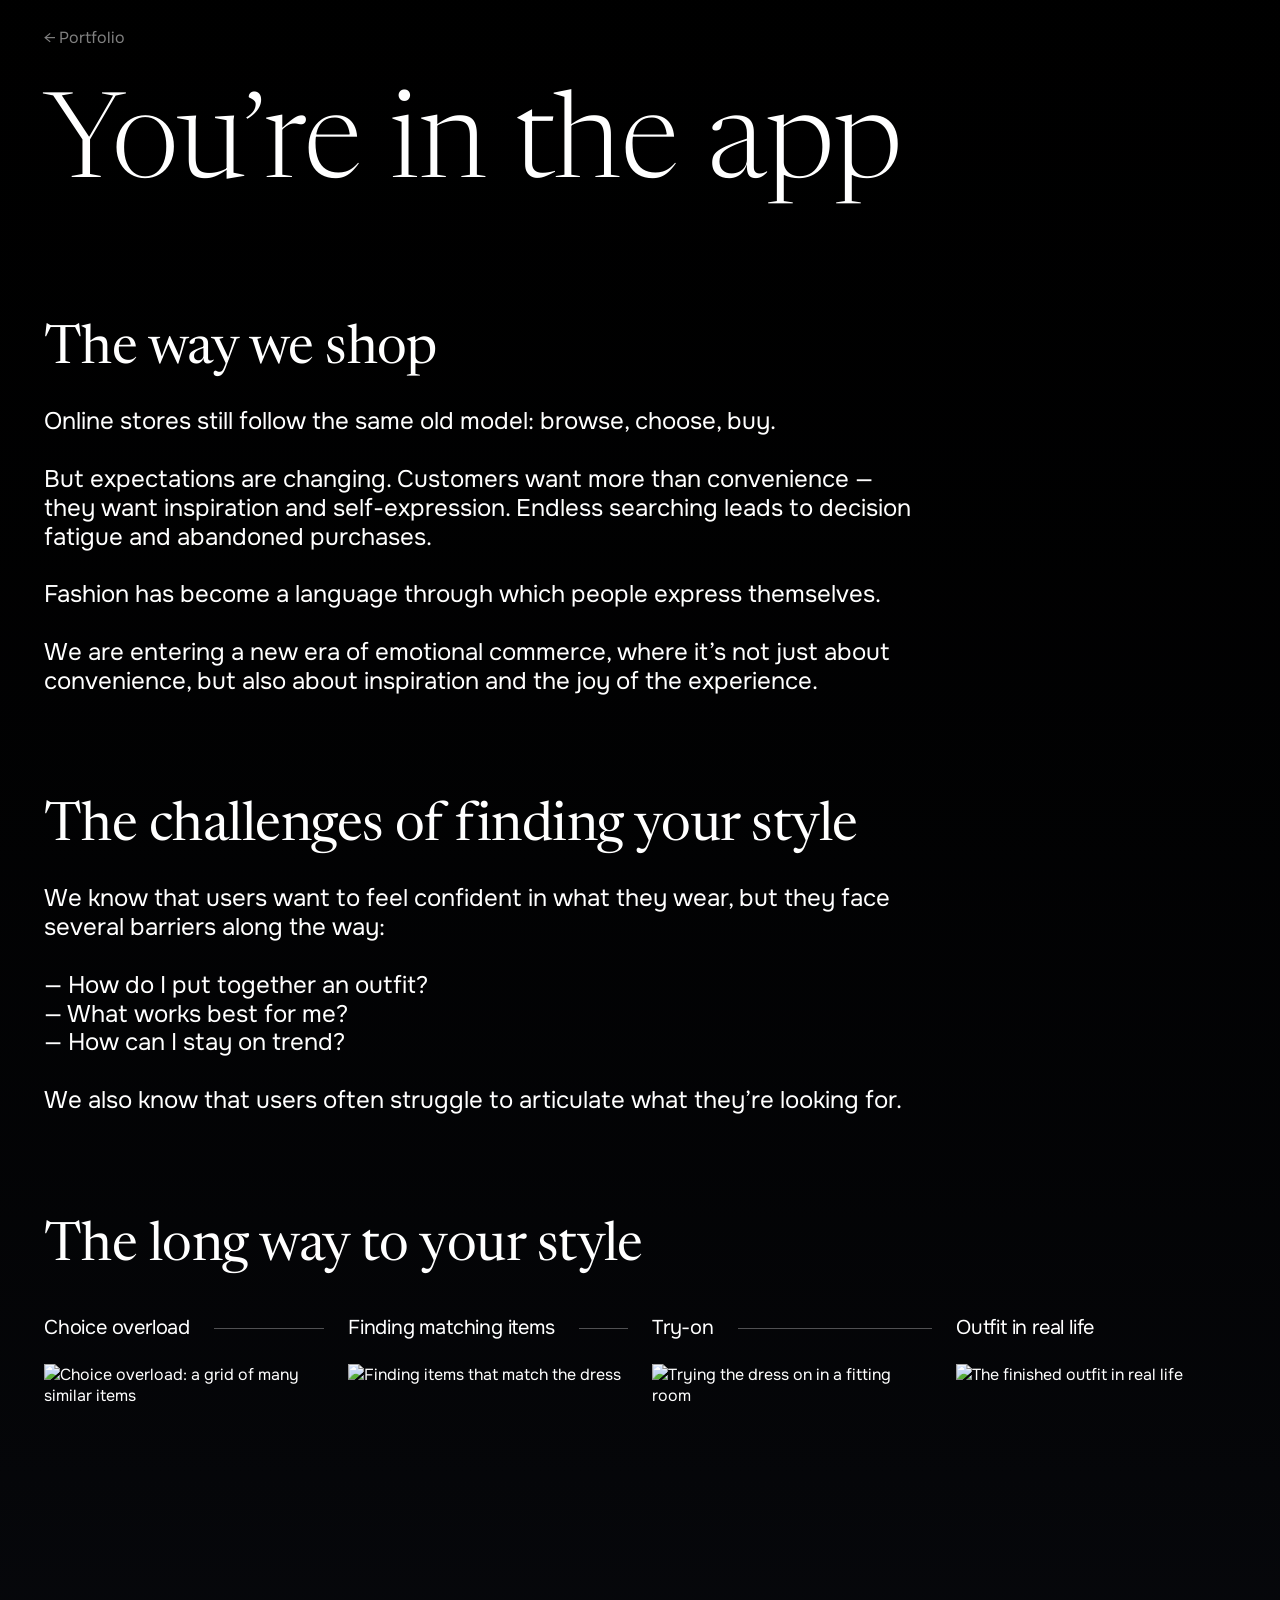
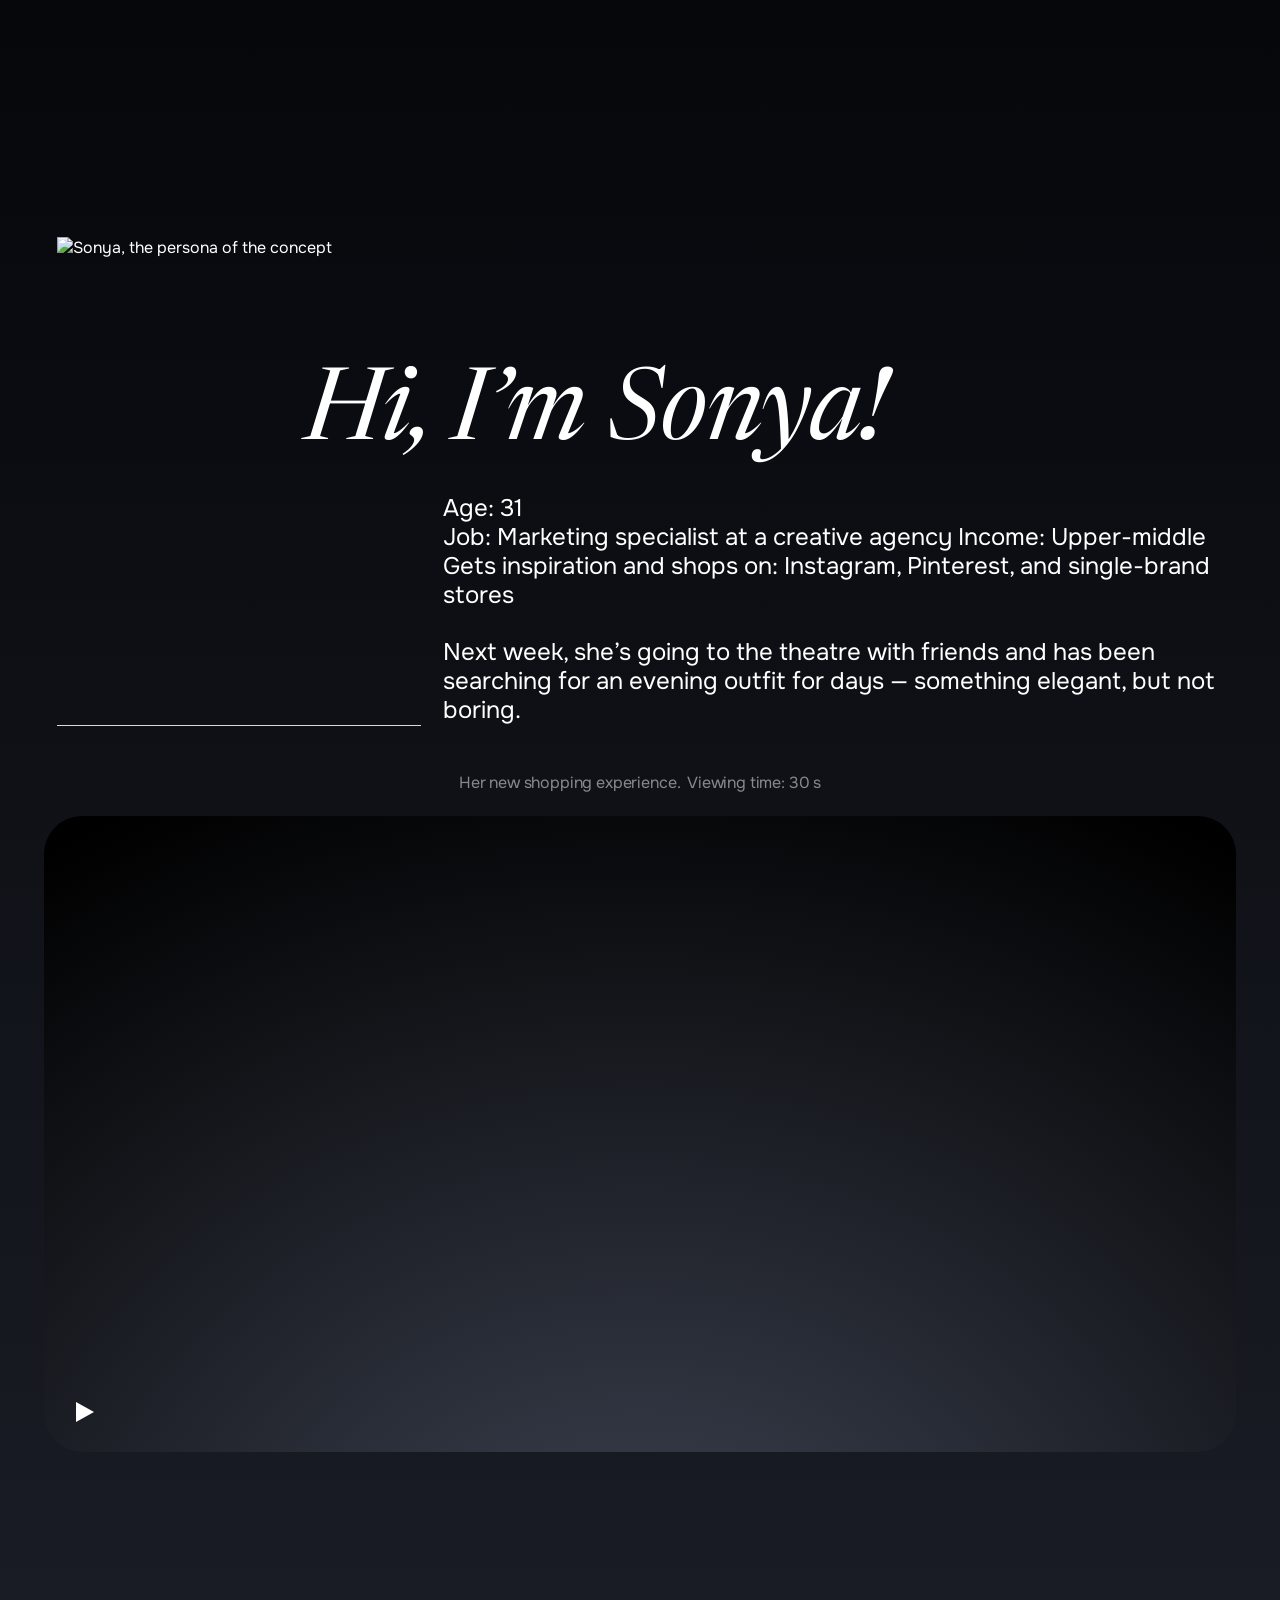
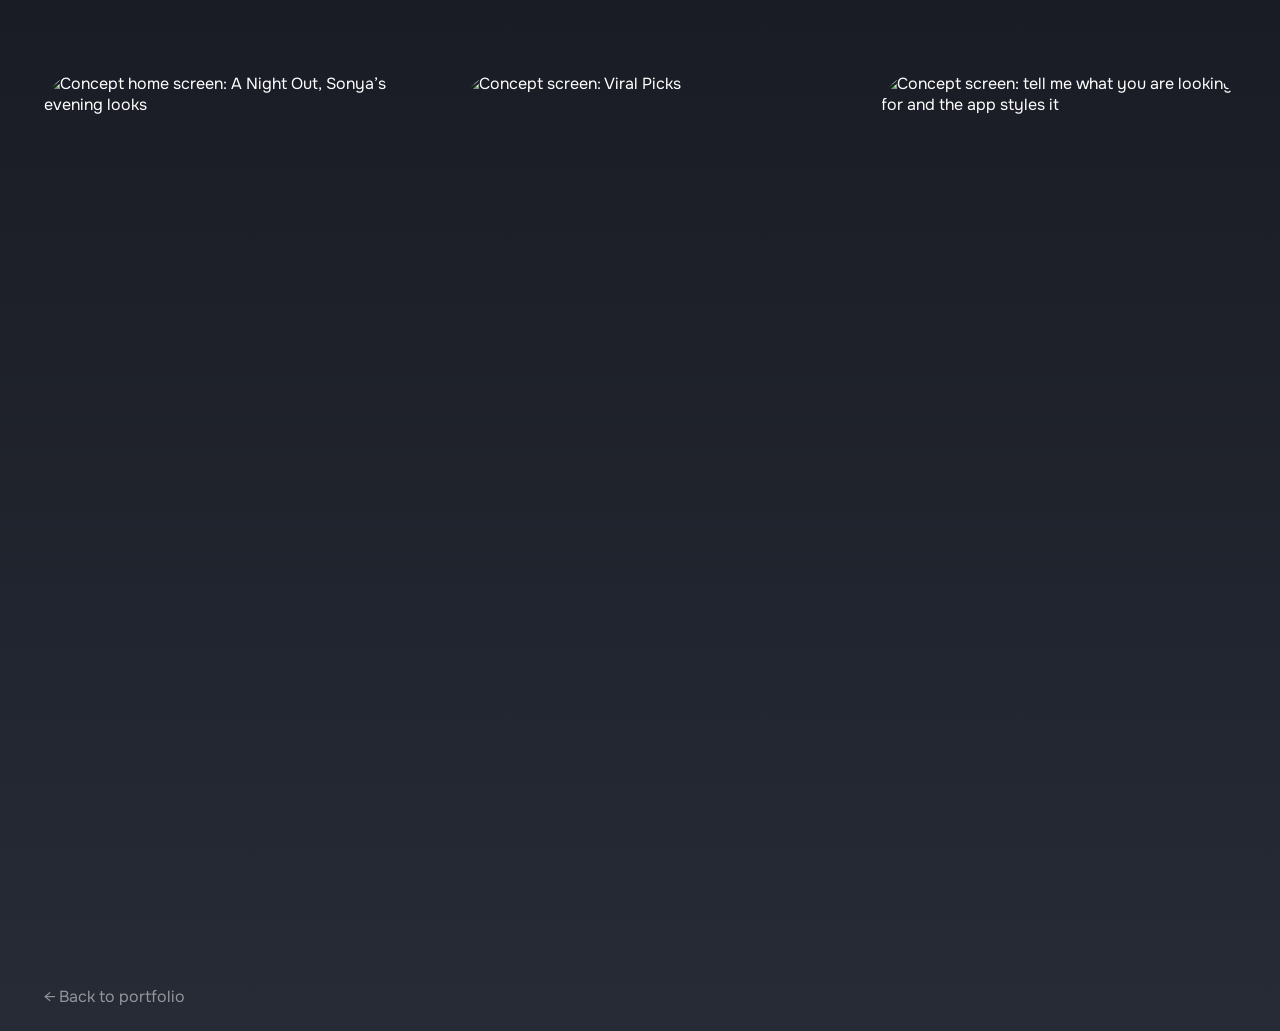
==== fashion-concept.html @ 45a77211 "Add files via upload" ====
<!doctype html>
<html lang="en">
<head>
  <meta charset="utf-8">
  <meta name="viewport" content="width=device-width, initial-scale=1">
  <title>Fashion concept — Ekaterina Gladneva</title>
  <meta name="description" content="Concept: a new shopping experience built around inspiration and self-expression. How an AI stylist can help users put together outfits.">
  <meta property="og:title" content="Fashion concept — Ekaterina Gladneva">
  <meta property="og:description" content="Concept: a new shopping experience built around inspiration and self-expression.">
  <meta property="og:type" content="article">
  <meta property="og:image" content="https://kategladneva.github.io/social-preview.jpg">
  <meta property="og:url" content="https://kategladneva.github.io/fashion-concept">
  <meta name="theme-color" content="#000000">
  <link rel="icon" href="favicon.svg" type="image/svg+xml">
  <link rel="preconnect" href="https://fonts.googleapis.com">
  <link rel="preconnect" href="https://fonts.gstatic.com" crossorigin>
  <link href="https://fonts.googleapis.com/css2?family=Newsreader:ital,opsz,wght@0,6..72,300;0,6..72,400;1,6..72,400&family=Onest:wght@400&display=swap" rel="stylesheet">
  <link rel="stylesheet" href="styles.css">
  <link rel="stylesheet" href="concept-page.css">
  <script>document.documentElement.classList.add("js")</script>
  <script>
    // show the clean address (no .html) even if the page was opened with it
    try { if (location.protocol.indexOf("http") === 0 && /\.html$/.test(location.pathname)) { history.replaceState(null, "", location.pathname.replace(/\.html$/, "") + location.search + location.hash); } } catch (e) {}
  </script>
</head>
<body>
  <main>
    <section class="case case--concept concept-page" aria-labelledby="concept-h1">
      <nav class="cp-nav"><a href="./">← Portfolio</a></nav>
      <h1 class="cp-title reveal" id="concept-h1">You’re in the app</h1>

      <div class="concept-text reveal">
        <h3>The way we shop</h3>
        <p>Online stores still follow the same old model: browse, choose, buy.</p>
        <p>But expectations are changing. Customers want more than convenience — they want inspiration and self-expression. Endless searching leads to decision fatigue and abandoned purchases.</p>
        <p>Fashion has become a language through which people express themselves.</p>
        <p>We are entering a new era of emotional commerce, where it’s not just about convenience, but also about inspiration and the joy of the experience.</p>
      </div>

      <div class="concept-text reveal">
        <h3>The challenges of finding your style</h3>
        <p>We know that users want to feel confident in what they wear, but they face several barriers along the way:</p>
        <p>— How do I put together an outfit?<br>— What works best for me?<br>— How can I stay on trend?</p>
        <p>We also know that users often struggle to articulate what they’re looking for.</p>
      </div>

      <div class="concept-steps">
        <h3 class="reveal">The long way to your style</h3>
        <div class="screens screens--steps">
          <figure><figcaption><span>Choice overload</span></figcaption><img src="img/concept-step-1@2x.webp" width="300" height="400" alt="Choice overload: a grid of many similar items" loading="lazy"></figure>
          <figure><figcaption><span>Finding matching items</span></figcaption><img src="img/concept-step-2@2x.webp" width="300" height="400" alt="Finding items that match the dress" loading="lazy"></figure>
          <figure><figcaption><span>Try-on</span></figcaption><img src="img/concept-step-3@2x.webp" width="300" height="400" alt="Trying the dress on in a fitting room" loading="lazy"></figure>
          <figure><figcaption><span>Outfit in real life</span></figcaption><img src="img/concept-step-4@2x.webp" width="300" height="400" alt="The finished outfit in real life" loading="lazy"></figure>
        </div>
      </div>

      <div class="sonya">
        <img class="sonya-photo reveal" src="img/concept-sonya@2x.webp" width="364" height="488" alt="Sonya, the persona of the concept" loading="lazy">
        <p class="sonya-name reveal" style="--d:1">Hi, I’m Sonya!</p>
        <p class="sonya-about reveal" style="--d:2">Age: 31<br>Job: Marketing specialist at a creative agency Income: Upper-middle Gets inspiration and shops on: Instagram, Pinterest, and single-brand stores<br><br>Next week, she’s going to the theatre with friends and has been searching for an evening outfit for days — something elegant, but not boring.</p>
      </div>

      <p class="note note--lg reveal">Her new shopping experience.&nbsp; Viewing time: 30 s</p>
      <div class="showreel showreel--concept reveal">
        <video class="showreel-video" width="600" height="1210"
               src="video/concept.mp4" poster="video/concept-poster.jpg"
               playsinline preload="none"
               aria-label="Concept video: Sonya&rsquo;s new shopping experience, 30 seconds"></video>
        <button class="showreel-toggle" type="button" aria-label="Play video" aria-pressed="false">
          <svg class="icon-play" viewBox="0 0 32 32" aria-hidden="true">
            <path transform="translate(8 6)" d="M18 10L0 20V0L18 10Z" fill="#fff"/>
          </svg>
          <svg class="icon-pause" viewBox="0 0 32 32" aria-hidden="true">
            <rect x="8" y="6" width="5" height="20" fill="#fff"/>
            <rect x="19" y="6" width="5" height="20" fill="#fff"/>
          </svg>
        </button>
      </div>

      <h3 class="concept-title reveal">Explore the looks you never imagined</h3>
      <div class="screens screens--3">
        <figure><img src="img/concept-screen-1@2x.webp" width="357" height="776" alt="Concept home screen: A Night Out, Sonya&rsquo;s evening looks" loading="lazy"></figure>
        <figure><img src="img/concept-screen-2@2x.webp" width="357" height="776" alt="Concept screen: Viral Picks" loading="lazy"></figure>
        <figure><img src="img/concept-screen-3@2x.webp" width="357" height="776" alt="Concept screen: tell me what you are looking for and the app styles it" loading="lazy"></figure>
      </div>

      <p class="cp-foot"><a href="./">← Back to portfolio</a></p>
    </section>
  </main>

  <script>
    (function () {
      var groups = document.querySelectorAll(".screens, .reveal");
      groups.forEach(function (g) {
        Array.prototype.forEach.call(g.children, function (el, i) {
          el.style.setProperty("--i", i);
        });
      });
      if (!("IntersectionObserver" in window)) {
        groups.forEach(function (g) { g.classList.add("is-visible"); });
        return;
      }
      var io = new IntersectionObserver(function (entries) {
        entries.forEach(function (e) {
          // reveal on entry, or at once if it is already above the viewport (reload mid-page)
          if (e.isIntersecting || e.boundingClientRect.bottom < 0) {
            e.target.classList.add("is-visible");
            io.unobserve(e.target);
          }
        });
      }, { threshold: 0.15 });
      groups.forEach(function (g) { io.observe(g); });
    })();

    // Showreels (Premium, Concept): click to play, click again to pause
    document.querySelectorAll(".showreel").forEach(function (wrap) {
      var video = wrap.querySelector("video");
      var btn = wrap.querySelector(".showreel-toggle");
      function sync() {
        var playing = !video.paused && !video.ended;
        wrap.classList.toggle("is-playing", playing);
        btn.setAttribute("aria-pressed", playing ? "true" : "false");
        btn.setAttribute("aria-label", playing ? "Pause video" : "Play video");
      }
      btn.addEventListener("click", function () {
        if (video.paused || video.ended) { video.play().catch(function () {}); }
        else { video.pause(); }
      });
      video.addEventListener("play", sync);
      video.addEventListener("pause", sync);
      video.addEventListener("ended", function () { video.load(); sync(); });
    });

    // Phone videos: play only while on screen; respect reduced motion
    (function () {
      var videos = document.querySelectorAll(".phone-video, .loop-video");
      var reduce = window.matchMedia("(prefers-reduced-motion: reduce)").matches;
      if (reduce) {
        videos.forEach(function (v) { v.controls = true; });
        return;
      }
      if (!("IntersectionObserver" in window)) {
        videos.forEach(function (v) { v.autoplay = true; v.play().catch(function () {}); });
        return;
      }
      var vo = new IntersectionObserver(function (entries) {
        entries.forEach(function (e) {
          if (e.isIntersecting) { e.target.play().catch(function () {}); }
          else { e.target.pause(); }
        });
      }, { threshold: 0.25 });
      videos.forEach(function (v) { vo.observe(v); });
    })();
  </script>
</body>
</html>
---- styles.css ----
/* ------------------------------------------------------------------
   Licensed fonts (optional)
   If you have web licenses, put the files into /fonts and uncomment.
   They will take priority over the free fallbacks automatically.

@font-face {
  font-family: "CoFo Sans LaModa";
  src: url("fonts/CoFoSansLaModa-Regular.woff2") format("woff2");
  font-weight: 400; font-style: normal; font-display: swap;
}
@font-face {
  font-family: "Canela Text";
  src: url("fonts/CanelaText-Regular.woff2") format("woff2");
  font-weight: 400; font-style: normal; font-display: swap;
}
@font-face {
  font-family: "Canela Text";
  src: url("fonts/CanelaText-RegularItalic.woff2") format("woff2");
  font-weight: 400; font-style: italic; font-display: swap;
}
------------------------------------------------------------------- */

:root {
  --sans: "CoFo Sans LaModa", "Onest", system-ui, -apple-system, "Helvetica Neue", Arial, sans-serif;
  --serif: "Canela Text", "Newsreader", Georgia, "Times New Roman", serif;

  --white: #ffffff;
  --black: #000000;
  --ink-muted: rgba(0, 0, 0, 0.5);
  --paper-muted: rgba(255, 255, 255, 0.5);

  --phone-gap: 64px;
  --page-pad: 44px;
}

*,
*::before,
*::after { box-sizing: border-box; }

html { -webkit-text-size-adjust: 100%; }

body {
  margin: 0;
  background: var(--black);
  color: var(--white);
  font-family: var(--sans);
  font-weight: 400;
  -webkit-font-smoothing: antialiased;
  -moz-osx-font-smoothing: grayscale;
}

h1, h2, h3, p, figure { margin: 0; font-weight: 400; }

img { display: block; max-width: 100%; height: auto; }

a { color: inherit; text-decoration: none; }
a:hover { text-decoration: underline; text-underline-offset: 3px; }
a:focus-visible {
  outline: 2px solid currentColor;
  outline-offset: 3px;
  border-radius: 2px;
}

/* ------------------------------------------------------------------
   Intro
------------------------------------------------------------------- */

.intro {
  position: relative;
  display: grid;
  place-items: center;
  min-height: clamp(420px, 47.3vw, 715px);
  padding: 120px 20px;
  background: var(--white);
  color: var(--black);
}

.intro-meta,
.contacts {
  position: absolute;
  top: 64px;
  right: var(--page-pad);
  font-size: 16px;
  line-height: 1.2;
  letter-spacing: -0.01em;
  text-align: right;
  color: var(--ink-muted);
}

.cv-download {
  color: inherit;
}
.cv-download:hover { color: var(--black); }

.copy {
  padding: 0;
  border: 0;
  background: none;
  font: inherit;
  letter-spacing: inherit;
  color: inherit;
  cursor: copy;
}
.copy:hover { color: var(--black); }
.copy.is-copied { color: var(--black); }
.copy:focus-visible {
  outline: 2px solid currentColor;
  outline-offset: 3px;
  border-radius: 2px;
}

.visually-hidden {
  position: absolute;
  width: 1px;
  height: 1px;
  overflow: hidden;
  clip: rect(0 0 0 0);
  white-space: nowrap;
}

.name span { white-space: nowrap; }

.name {
  display: flex;
  flex-direction: column;
  align-items: center;
  text-align: center;
  font-size: clamp(24px, 6.4vw, 40px);
  line-height: 1.2;
}

/* ------------------------------------------------------------------
   Case sections
------------------------------------------------------------------- */

.case {
  position: relative;
  isolation: isolate;
  overflow: hidden;
  display: flex;
  flex-direction: column;
  align-items: center;
  padding: 40px 0 24px;
  background: linear-gradient(180deg, #000 -12.41%, #2f3441 140.5%);
  background: linear-gradient(in oklab 180deg, oklab(0% 0 0) -12.41%, oklab(39.5% -0.0005 -0.028) 140.5%);
}

.badge {
  padding: 10px 24px;
  border-radius: 100px;
  background: var(--white);
  color: var(--black);
  font-family: var(--sans);
  font-size: 28px;
  line-height: 34px;
  white-space: nowrap;
  margin-bottom: 101px;
}

.label,
figcaption {
  font-family: var(--serif);
  font-size: 24px;
  line-height: 1.2;
  letter-spacing: -0.01em;
  color: var(--paper-muted);
  text-align: center;
}

.label { margin-bottom: 16px; }
.label--gap { margin-top: 100px; }

figcaption { margin-bottom: 16px; }

.note,
.role {
  font-size: 16px;
  line-height: 1.2;
  letter-spacing: -0.01em;
  color: var(--paper-muted);
  text-align: center;
  padding-inline: 20px;
}

.note { margin-top: 74px; }

.role { margin-top: 116px; }

/* ------------------------------------------------------------------
   Screens
------------------------------------------------------------------- */

.screens {
  display: grid;
  justify-content: center;
  width: 100%;
  padding-inline: var(--page-pad);
}

.screens--3 { grid-template-columns: repeat(3, minmax(0, 357px)); gap: var(--phone-gap); }
.screens--2 { grid-template-columns: repeat(2, minmax(0, 357px)); gap: var(--phone-gap); }
.screens--1 { grid-template-columns: minmax(0, 357px); }
.screens--5 { grid-template-columns: repeat(5, minmax(0, 262px)); gap: 16px; }

.screens figure { container-type: inline-size; }

/* Phone mockups: 38px corner radius at 357px width, scaled with the column */
.screens--3 img,
.screens--2 img,
.screens--1 img {
  width: 100%;
  border-radius: 38px;
}
@supports (width: 1cqi) {
  .screens figure img { border-radius: 10.64cqi; }
}
.screens--1 img { border-radius: 36px; }

/* The one-step checkout screen is taller than the phone frame: scroll to see the rest */
.scroll-phone {
  width: 100%;
  aspect-ratio: 357 / 774;
  overflow-y: auto;
  overscroll-behavior: contain;
  border-radius: 36px;
  background: #fff;
  scrollbar-width: none;
}
.scroll-phone::-webkit-scrollbar { display: none; }
.scroll-phone img {
  display: block;
  width: 100%;
  height: auto;
  border-radius: 0;
}
.scroll-phone:focus-visible {
  outline: 2px solid #fff;
  outline-offset: 3px;
}

/* Try-on screen: live banner laid over the screenshot.
   Sizes are in design pixels of a 357px-wide phone, scaled with the column. */
.phone-stack { position: relative; }
.phone-stack > img { position: relative; z-index: 0; }

.try-on-banner {
  --u: calc(100cqi / 357);
  position: absolute;
  left: calc(var(--u) * 105.86);
  top: calc(var(--u) * 213.62);
  width: calc(var(--u) * 251.77);
  height: calc(var(--u) * 133.52);
  overflow: hidden;
  background: #000;
  color: #fff;
  font-family: var(--sans);
}
.try-on-banner video {
  position: absolute;
  inset: 0;
  width: 100%;
  height: 100%;
  object-fit: cover;
}
.try-on-banner > span,
.try-on-banner > svg { position: absolute; }

.try-on-banner__title {
  left: calc(var(--u) * 15.26);
  top: calc(var(--u) * 15.26);
  font-size: calc(var(--u) * 19.07);
  line-height: 1.2;
}
.try-on-banner__text {
  left: calc(var(--u) * 15.26);
  top: calc(var(--u) * 45.78);
  width: calc(var(--u) * 221.25);
  font-size: calc(var(--u) * 12.4);
  line-height: 1.23;
}
.try-on-banner__close {
  left: calc(var(--u) * 225.7);
  top: calc(var(--u) * 20.51);
  width: calc(var(--u) * 16.02);
  height: calc(var(--u) * 16.02);
}
.try-on-banner__button {
  left: calc(var(--u) * 15.76);
  top: calc(var(--u) * 87);
  display: flex;
  align-items: center;
  gap: calc(var(--u) * 3.81);
  padding: calc(var(--u) * 7.63) calc(var(--u) * 32);
  border-radius: calc(var(--u) * 3.81);
  background: #fff;
  box-shadow: inset 0 0 0 calc(var(--u) * 0.95) rgba(0, 0, 0, 0.12);
  color: #000;
  font-size: calc(var(--u) * 12.4);
  line-height: 1.23;
  white-space: nowrap;
}
.try-on-banner__button svg {
  width: calc(var(--u) * 14.54);
  height: calc(var(--u) * 14.54);
  flex-shrink: 0;
}

/* Screen recordings inside a phone column (same frame as the images) */
.phone-video {
  display: block;
  width: 100%;
  height: auto;
  aspect-ratio: 357 / 774;
  object-fit: cover;
  background: #000;
  border-radius: 38px;
}
@supports (width: 1cqi) {
  .screens figure .phone-video { border-radius: 10.64cqi; }
  /* recording taken with the device frame: match the real screen corners */
  .screens figure .phone-video--device { border-radius: 14.3cqi; }
}

/* ------------------------------------------------------------------
   Premium showreel (click to play / pause)
------------------------------------------------------------------- */

.showreel {
  position: relative;
  width: min(1134px, calc(100% - 2 * var(--page-pad)));
  margin-top: 24px;
  border-radius: 24px;
  overflow: hidden;
  background: #000;
}

.showreel-video {
  display: block;
  width: 100%;
  height: auto;
  aspect-ratio: 1920 / 1032;
}

.showreel-toggle {
  position: absolute;
  inset: 0;
  display: flex;
  align-items: flex-end;
  justify-content: flex-start;
  padding: 24px;
  border: 0;
  background: transparent;
  cursor: pointer;
}

.showreel-toggle svg {
  width: 32px;
  height: 32px;
  transition: opacity 0.25s ease;
}

.showreel .icon-pause { display: none; }
.showreel.is-playing .icon-play { display: none; }
.showreel.is-playing .icon-pause { display: block; opacity: 0; }
.showreel.is-playing:hover .icon-pause,
.showreel-toggle:focus-visible .icon-pause { opacity: 1; }

.showreel-toggle:focus-visible {
  outline: 2px solid #fff;
  outline-offset: -6px;
  border-radius: 24px;
}

@media (hover: none) {
  .showreel.is-playing .icon-pause { opacity: 0.8; }
}

/* ------------------------------------------------------------------
   Loyalty program
------------------------------------------------------------------- */

.case--club {
  background: conic-gradient(in oklab from calc(355.66deg + var(--club-angle, 0deg)) at calc(55.98% + var(--club-dx, 0%)) calc(31.93% + var(--club-dy, 0%)),
    oklab(94.7% -0.067 0.088) 0%,
    oklab(90.6% -0.007 -0.045) 6.26%,
    oklab(74.7% -0.021 -0.077) 12.52%,
    oklab(28.7% -0.024 -0.075) 20.45%,
    oklab(9.4% -0.006 -0.014) 56.24%,
    oklab(10.3% -0.008 -0.016) 60.82%,
    oklab(28.7% -0.024 -0.075) 67.06%,
    oklab(35% -0.013 -0.160) 72.71%,
    oklab(47.2% 0.142 -0.082) 78.94%,
    oklab(68.8% 0.183 0.082) 83.42%,
    oklab(75.3% 0.120 0.094) 88.32%,
    oklab(87.3% 0.091 -0.064) 93.84%,
    oklab(94.7% -0.067 0.088) 100%);
}

@property --club-angle {
  syntax: "<angle>";
  inherits: false;
  initial-value: 0deg;
}

.case--club .badge { margin-bottom: 0; }

.club-logo {
  --w: clamp(190px, 21.3vw, 322px);
  display: flex;
  align-items: baseline;
  gap: calc(var(--w) * 0.093);
  margin-top: 92px;
  margin-bottom: 92px;
}
.club-logo svg { width: var(--w); height: auto; }
.club-word {
  font-family: var(--serif);
  font-size: calc(var(--w) * 0.2536);
  line-height: 1;
  letter-spacing: -0.0065em;
  color: #000;
}

.label--ink { color: var(--ink-muted); margin-bottom: 16px; }
.case--club .label { text-align: center; }

.screens--compare .col-label {
  font-family: var(--serif);
  font-size: 24px;
  line-height: 1.2;
  letter-spacing: -0.01em;
  color: var(--paper-muted);
  text-align: center;
  margin: 0;
}
.screens--compare .col-before { grid-column: 1; grid-row: 1; }
.screens--compare .col-after { grid-column: 2 / 4; grid-row: 1; }
.screens--compare > figure:nth-of-type(1) { grid-column: 1; grid-row: 2; }
.screens--compare > figure:nth-of-type(2) { grid-column: 2; grid-row: 2; }
.screens--compare > figure:nth-of-type(3) { grid-column: 3; grid-row: 2; }
.screens--compare { row-gap: 16px; margin-top: 106px; }
.only-mobile { display: none; }

.case-btn-wrap {
  width: min(591px, 100%);
  margin-top: 107px;
}
.case-btn {
  display: flex;
  align-items: center;
  justify-content: center;
  width: 100%;
  height: 80px;
  border: 1px solid var(--white);
  background: transparent;
  color: var(--white);
  font-size: 28px;
  line-height: 1.2;
  letter-spacing: -0.01em;
  text-decoration: none;
  cursor: pointer;
  transition: background-color 0.25s ease, color 0.25s ease;
}
.case-btn:focus-visible { background: var(--white); color: var(--black); outline-offset: 4px; }
@media (hover: hover) {
  .case-btn:hover { background: var(--white); color: var(--black); text-decoration: none; }
}
.case .case-btn-wrap + .role { margin-top: 77px; }
.case--club .role { margin-top: 96px; }

/* ------------------------------------------------------------------
   Concept
------------------------------------------------------------------- */

.case--concept { --text-w: min(1273px, calc(100% - 2 * var(--page-pad))); }

.case--concept .badge { margin-bottom: 0; }

.concept-text,
.concept-steps {
  width: var(--text-w);
  margin-bottom: 100px;
}

.concept-text h3,
.concept-steps h3,
.concept-title {
  font-family: var(--serif);
  font-weight: 400;
  font-size: clamp(36px, 4.23vw, 64px);
  line-height: 1.2;
  letter-spacing: -0.01em;
  color: var(--white);
}

.concept-text h3 { margin-bottom: 24px; }
.concept-text p {
  max-width: 874px;
  font-size: 24px;
  line-height: 1.2;
  color: var(--white);
}
.concept-text p + p { margin-top: 1.2em; }

.concept-steps h3 { margin-bottom: 36px; }

.screens--steps {
  grid-template-columns: repeat(4, minmax(0, 300px));
  gap: 24px;
  padding-inline: 0;
}
.screens--steps figcaption {
  display: flex;
  align-items: center;
  gap: 24px;
  margin-bottom: 24px;
  font-family: var(--sans);
  font-size: 20px;
  line-height: 1.2;
  color: var(--white);
  text-align: left;
  white-space: nowrap;
}
.screens--steps figcaption::after {
  content: "";
  flex: 1;
  height: 1px;
  margin-right: 0; /* the 24px column gap gives the right-hand space */
  background: rgba(255, 255, 255, 0.3);
}
.screens--steps figure:last-child figcaption::after { display: none; }
.screens--steps figure img {
  display: block;
  width: 100%;
  height: auto;
  aspect-ratio: 3 / 4;
  object-fit: cover;
  border-radius: 0;
}

.sonya {
  position: relative;
  display: grid;
  grid-template-columns: 364px minmax(0, 1fr);
  column-gap: 22px;
  align-content: start;
  width: min(1167px, calc(100% - 2 * var(--page-pad)));
  margin-bottom: 47px;
}
.sonya-photo {
  grid-row: 1 / 3;
  display: block;
  width: 364px;
  height: auto;
  border-bottom: 1px solid #d9d9d9;
}
.sonya-name {
  position: relative;
  z-index: 1;
  grid-column: 2;
  margin: 118px 0 18px -138px;
  font-family: var(--serif);
  font-style: italic;
  font-size: 100px;
  line-height: 1.2;
  letter-spacing: -0.01em;
  color: var(--white);
  white-space: nowrap;
}
.sonya-about {
  grid-column: 2;
  max-width: 781px;
  font-size: 24px;
  line-height: 1.2;
  color: var(--white);
}

.note--lg { margin-top: 0; margin-bottom: 24px; font-size: 16px; }

.showreel--concept {
  width: min(1199px, calc(100% - 2 * var(--page-pad)));
  margin-top: 0;
  border-radius: 38px;
  background:
    radial-gradient(ellipse 92% 152% at 50% 134% in oklab, oklab(39.5% -0.0005 -0.028) 0%, oklab(39.5% -0.0005 -0.028 / 0%) 100%),
    #000;
}
.showreel--concept {
  container-type: inline-size;
  aspect-ratio: 1199 / 640;
}
/* the phone recording sits centred on the glow: 288 x 581 in the 1199 x 640 frame */
.showreel--concept .showreel-video {
  position: absolute;
  inset: 0;
  margin: auto;
  width: auto;
  height: 90.78%;
  aspect-ratio: 600 / 1210;
  object-fit: cover;
  border-radius: 3.753cqw;
}
.showreel--concept .showreel-toggle { border-radius: 38px; }
.case--concept .note--lg { margin-top: 74px; }

.concept-title {
  width: var(--text-w);
  margin: 68px 0 56px;
  text-align: center;
}

.case--concept .role { margin-top: 100px; }

/* ------------------------------------------------------------------
   Tablet
------------------------------------------------------------------- */

@media (max-width: 1100px) {
  :root { --phone-gap: 32px; --page-pad: 32px; }
  .screens--5 { grid-template-columns: repeat(5, minmax(0, 1fr)); gap: 12px; }
  .screens--steps { grid-template-columns: repeat(4, minmax(0, 1fr)); gap: 16px; }
  .screens--steps figcaption { font-size: 16px; gap: 16px; }
  .sonya { grid-template-columns: clamp(200px, 30vw, 364px) minmax(0, 1fr); }
  .sonya-photo { width: 100%; }
  .sonya-name { font-size: clamp(56px, 9vw, 100px); margin-top: 12%; margin-left: -12%; }
  .sonya-about { font-size: 20px; }
  .concept-text p { font-size: 20px; }
}

/* ------------------------------------------------------------------
   Mobile: screens become a swipeable row
------------------------------------------------------------------- */

@media (max-width: 760px) {
  :root { --page-pad: 20px; }
  .case-btn-wrap { align-self: stretch; width: auto; margin: 64px 16px 0; }
  .case-btn { font-size: 24px; }
  .case .case-btn-wrap + .role { margin-top: 56px; }

  .intro-meta, .contacts { top: 24px; right: 20px; }
  .cv-download { font-size: 14px; }

  .badge { font-size: 20px; line-height: 26px; padding: 8px 18px; margin-bottom: 48px; }

  .label, figcaption { font-size: 20px; }
  .label--gap { margin-top: 56px; }

  .note { margin-top: 32px; }
  .showreel { margin-top: 24px; border-radius: 16px; }
  .showreel-toggle { padding: 16px; }
  .role { margin-top: 56px; }

  .screens--3,
  .screens--2,
  .screens--5,
  .screens--steps {
    grid-template-columns: none;
    grid-auto-flow: column;
    grid-auto-columns: min(72vw, 300px);
    gap: 16px;
    justify-content: start;
    overflow-x: auto;
    scroll-snap-type: x mandatory;
    scroll-padding-inline: var(--page-pad);
    overscroll-behavior-x: contain;
    scrollbar-width: none;
  }
  .screens--5 { grid-auto-columns: min(62vw, 260px); }
  .screens::-webkit-scrollbar { display: none; }
  .screens > * { scroll-snap-align: start; }

  .screens--1 { grid-template-columns: min(72vw, 300px); }

  /* concept */
  .case--concept .badge { margin-bottom: 56px; }
  .concept-text, .concept-steps { margin-bottom: 64px; }
  .concept-text p, .sonya-about { font-size: 18px; }
  .concept-steps { width: 100%; }
  .concept-steps h3 { padding-inline: var(--page-pad); }
  .screens--steps { grid-auto-columns: min(60vw, 240px); padding-inline: var(--page-pad); }
  .screens--steps figcaption { font-size: 16px; }
  .sonya { grid-template-columns: 1fr; margin-bottom: 40px; }
  .sonya-photo { grid-row: auto; width: min(72vw, 300px); }
  .sonya-name { grid-column: 1; margin: -48px 0 12px 12px; font-size: clamp(44px, 14vw, 64px); }
  .sonya-about { grid-column: 1; }
  .showreel--concept { margin-top: 0; border-radius: 16px; aspect-ratio: 1 / 1.1; }
  .showreel--concept .showreel-video { height: 88%; border-radius: 12cqw; }
  .concept-title { margin: 48px 0 32px; }
  .case--concept .note--lg { margin-top: 40px; }
  .case--concept .role { margin-top: 64px; }

  /* club: captions move onto each phone, the shared column labels go away */
  .only-mobile { display: block; }
  .case--club .label--ink { display: none; }
  .screens--compare { margin-top: 40px; row-gap: 0; }
  .screens--compare .col-label { display: none; }
  .screens--compare > figure:nth-of-type(n) { grid-column: auto; grid-row: auto; }
  .club-logo { margin-top: 72px; margin-bottom: 56px; }
  .case--club figcaption.only-mobile { color: var(--paper-muted); }
  .case--club .screens--3:not(.screens--compare) figcaption { color: var(--ink-muted); }
}

/* ------------------------------------------------------------------
   Scroll reveal for screens (only when JS is on)
------------------------------------------------------------------- */

.js .screens > * {
  opacity: 0;
  transform: translateY(48px);
  transition:
    opacity 0.7s ease,
    transform 0.9s cubic-bezier(0.2, 0.7, 0.2, 1);
  transition-delay: calc(var(--i, 0) * 90ms);
}

.js .screens.is-visible > * {
  opacity: 1;
  transform: none;
}

/* Single blocks (the wide Premium video) use the same motion */
.js .reveal {
  opacity: 0;
  transform: translateY(48px);
  transition:
    opacity 0.7s ease,
    transform 0.9s cubic-bezier(0.2, 0.7, 0.2, 1);
}
.js .reveal { transition-delay: calc(var(--d, 0) * 120ms); }
.js .reveal.is-visible { opacity: 1; transform: none; }

/* ------------------------------------------------------------------
   Reduced motion: no movement, no spinning gradient
------------------------------------------------------------------- */

@media (prefers-reduced-motion: reduce) {
  .js .screens > *,
  .js .reveal { transform: none; transition: opacity 0.4s ease; }
}
---- concept-page.css ----
/* Concept case page (loaded after styles.css) */

.concept-page { padding-bottom: 24px; }

.cp-nav {
  position: absolute;
  top: 28px;
  left: calc((100% - var(--text-w)) / 2);
  font-size: 16px;
  line-height: 20px;
  color: var(--paper-muted);
}
.cp-nav a:hover { color: var(--white); }

.cp-title {
  width: var(--text-w);
  margin: 50px 0 110px;
  font-family: var(--serif);
  font-weight: 300;
  font-size: clamp(52px, 9.25vw, 140px);
  line-height: 1;
  color: var(--white);
}

.concept-page .note--lg { margin-top: 0; }
.concept-page .concept-title { margin: 100px 0 56px; }

.cp-foot {
  width: var(--text-w);
  margin-top: 143px;
  font-size: 16px;
  line-height: 20px;
  color: var(--paper-muted);
}
.cp-foot a:hover { color: var(--white); }

@media (max-width: 760px) {
  .cp-title { margin: 44px 0 56px; }
  .concept-page .note--lg { margin-top: 0; }
  .concept-page .concept-title { margin: 64px 0 32px; }
  .cp-foot { margin-top: 80px; }
}
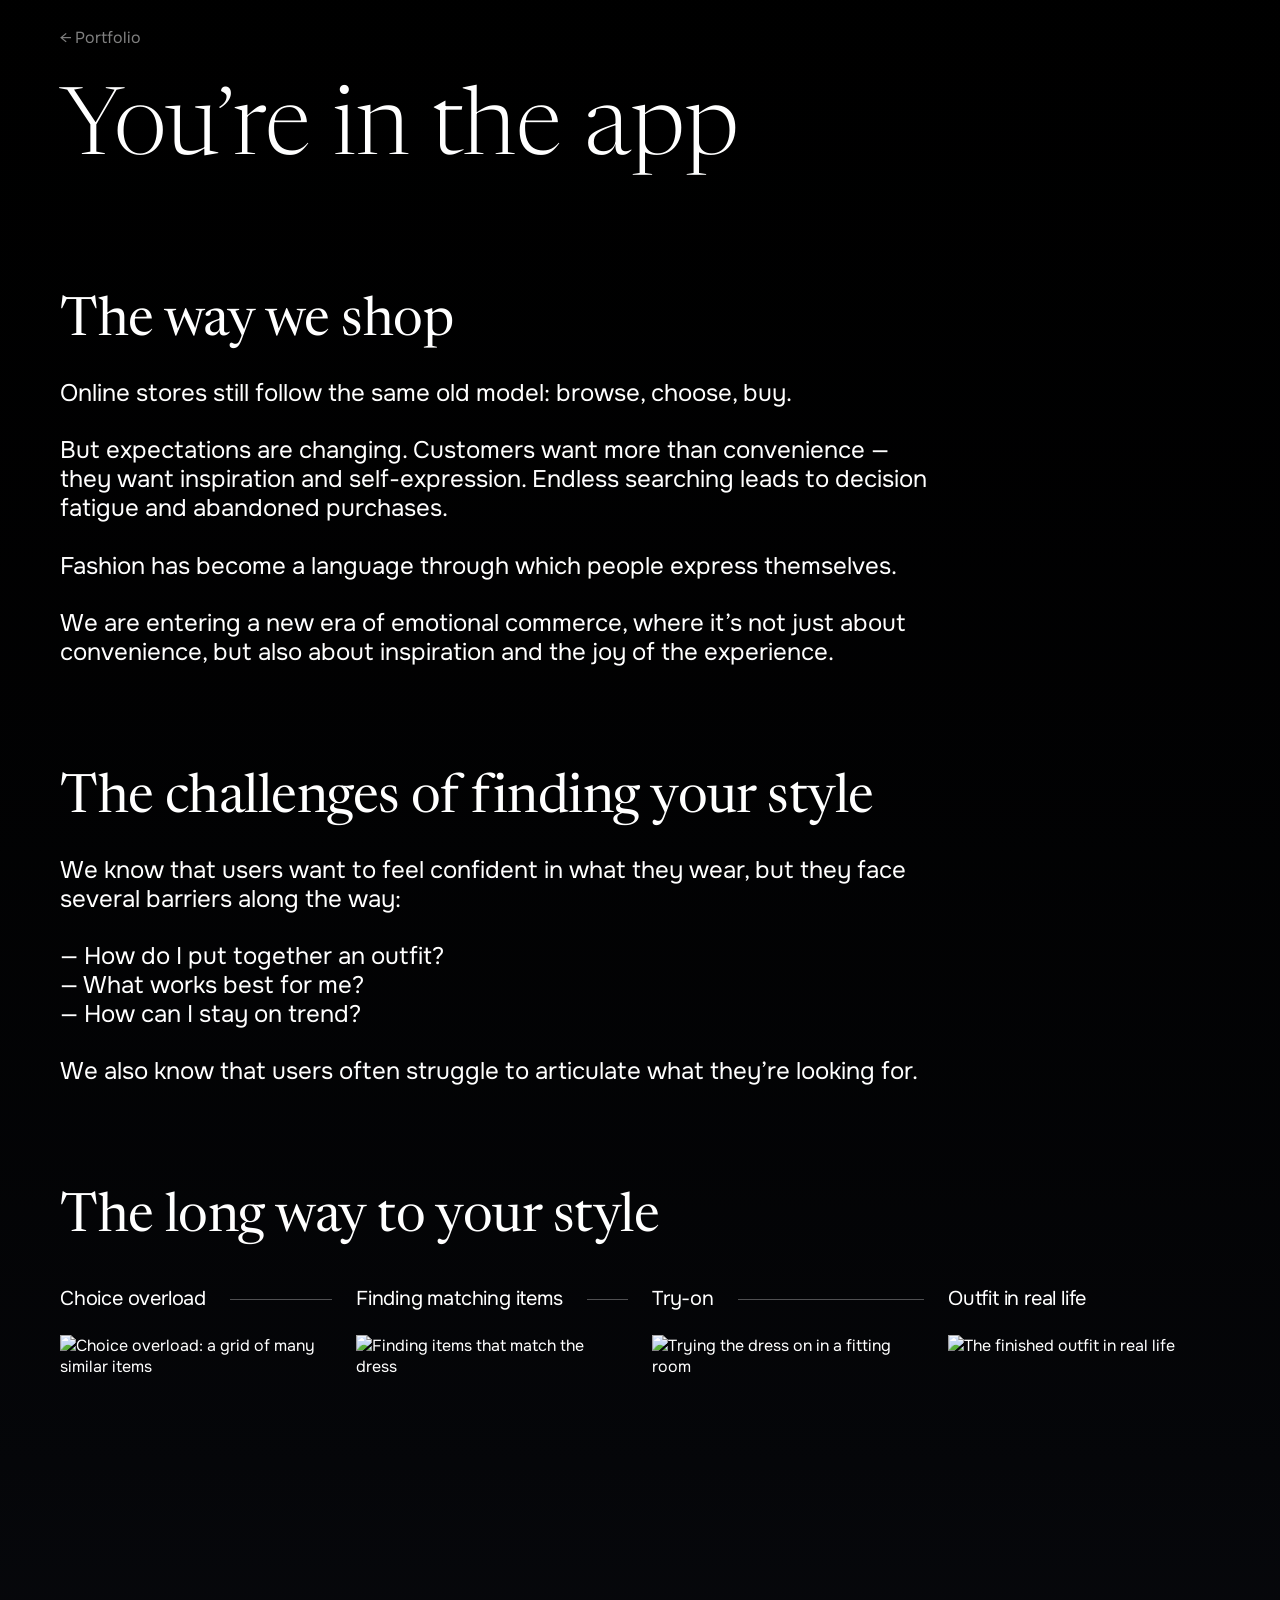
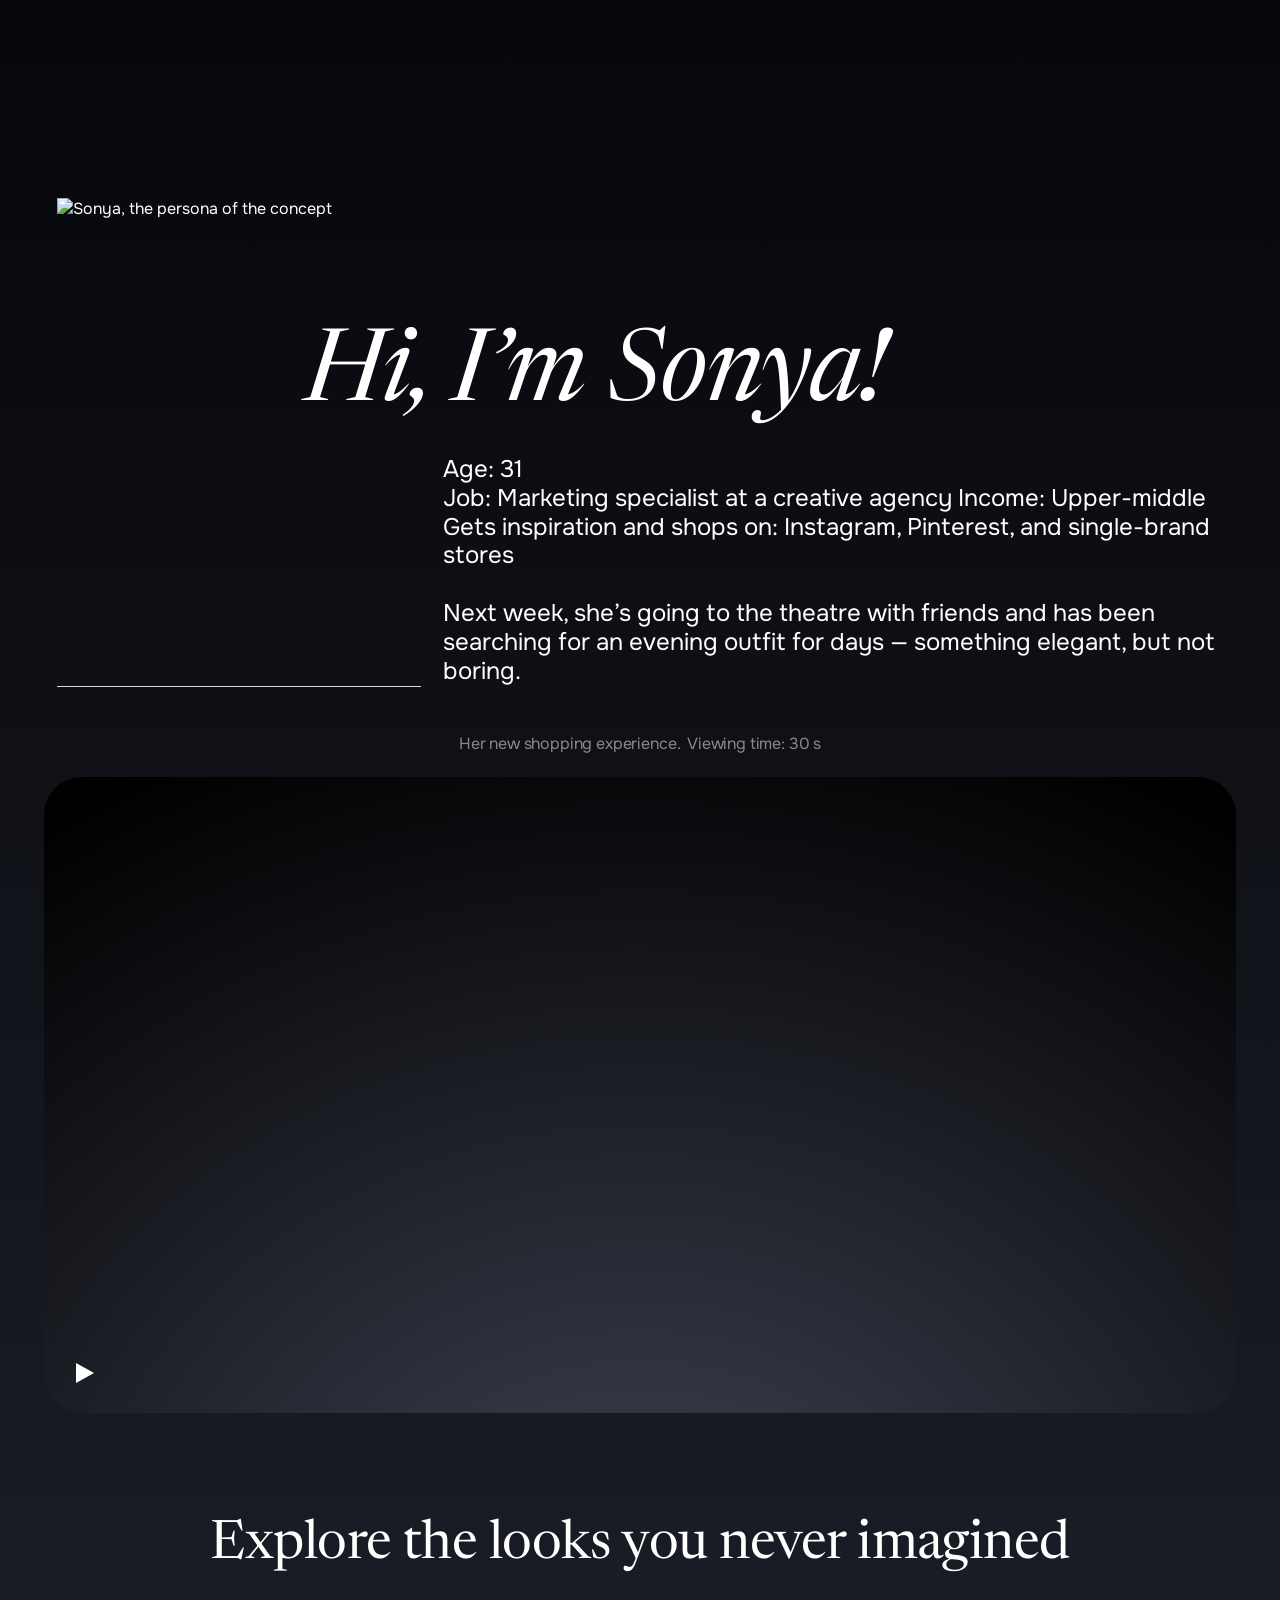
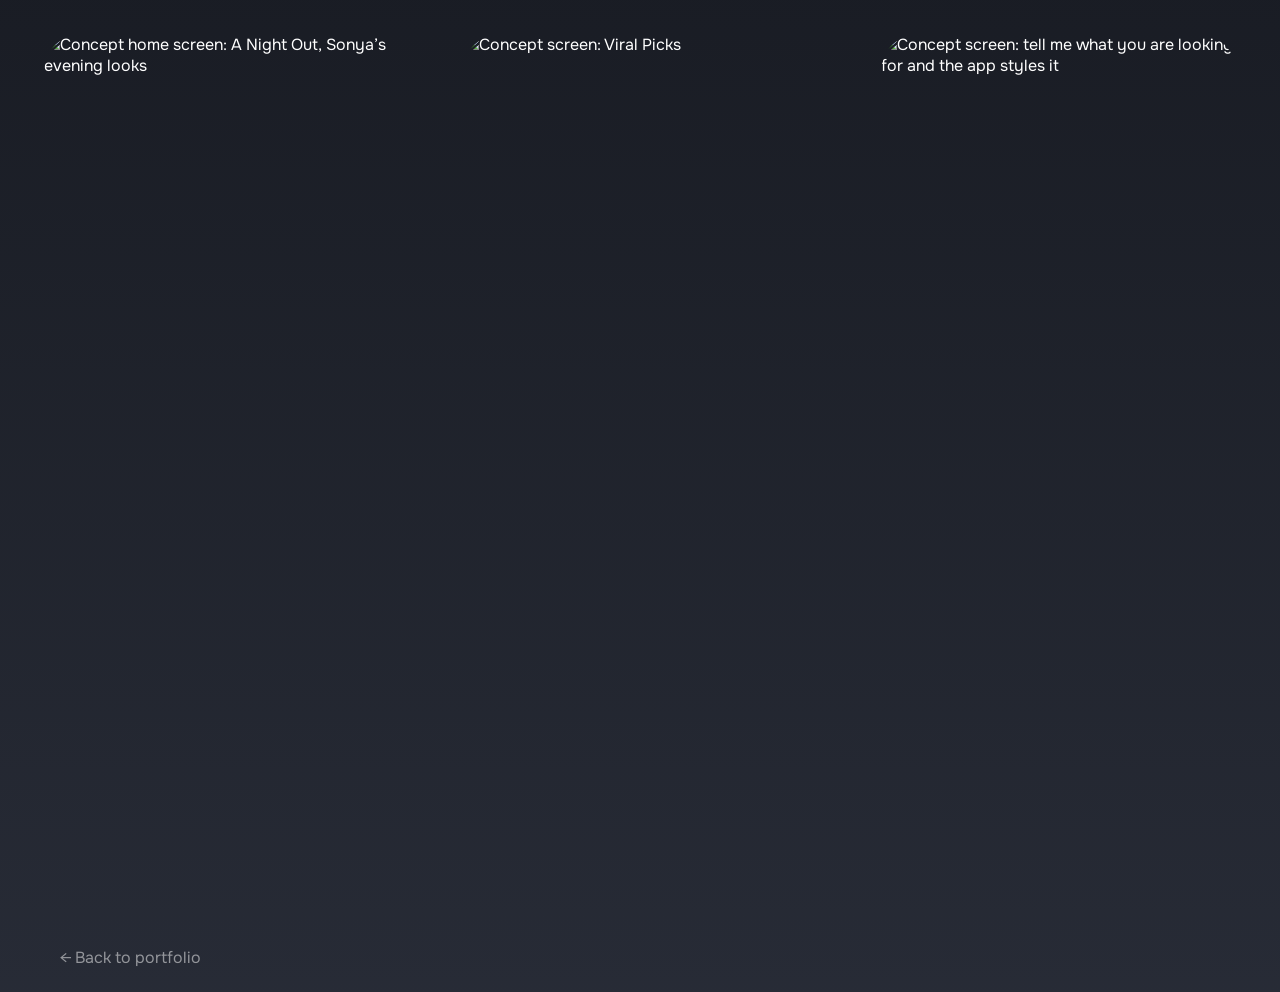
==== commit ab40fa95: "Add files via upload" ====
--- a/fashion-concept.html
+++ b/fashion-concept.html
@@ -152,5 +152,19 @@
       videos.forEach(function (v) { vo.observe(v); });
     })();
   </script>
+  <script>
+    /* "Back to portfolio": return to the previous history entry so the scroll position on the main page is kept */
+    document.addEventListener("click", function (e) {
+      var a = e.target.closest && e.target.closest('a[href="./"]');
+      if (!a || e.defaultPrevented || e.button || e.metaKey || e.ctrlKey || e.shiftKey || e.altKey) return;
+      try {
+        var r = new URL(document.referrer);
+        if (r.origin === location.origin && /(\/|\/index\.html)$/.test(r.pathname) && history.length > 1) {
+          e.preventDefault();
+          history.back();
+        }
+      } catch (err) {}
+    });
+  </script>
 </body>
 </html>
--- a/concept-page.css
+++ b/concept-page.css
@@ -1,11 +1,17 @@
 /* Concept case page (loaded after styles.css) */
 
-.concept-page { padding-bottom: 24px; }
+.concept-page {
+  /* same side padding and content width as the loyalty case page */
+  --lp-pad: clamp(20px, 4.7vw, 90px);
+  --text-w: calc(100% - 2 * var(--lp-pad));
+  padding-bottom: 24px;
+}
+.concept-page .screens--steps { justify-content: start; }
 
 .cp-nav {
   position: absolute;
   top: 28px;
-  left: calc((100% - var(--text-w)) / 2);
+  left: var(--lp-pad);
   font-size: 16px;
   line-height: 20px;
   color: var(--paper-muted);
@@ -14,10 +20,10 @@
 
 .cp-title {
   width: var(--text-w);
-  margin: 50px 0 110px;
+  margin: calc(8px + clamp(32px, 3vw, 62px)) 0 110px;
   font-family: var(--serif);
   font-weight: 300;
-  font-size: clamp(52px, 9.25vw, 140px);
+  font-size: clamp(52px, 7.3vw, 140px);
   line-height: 1;
   color: var(--white);
 }
@@ -35,7 +41,7 @@
 .cp-foot a:hover { color: var(--white); }
 
 @media (max-width: 760px) {
-  .cp-title { margin: 44px 0 56px; }
+  .cp-title { margin: calc(8px + 32px) 0 56px; }
   .concept-page .note--lg { margin-top: 0; }
   .concept-page .concept-title { margin: 64px 0 32px; }
   .cp-foot { margin-top: 80px; }
